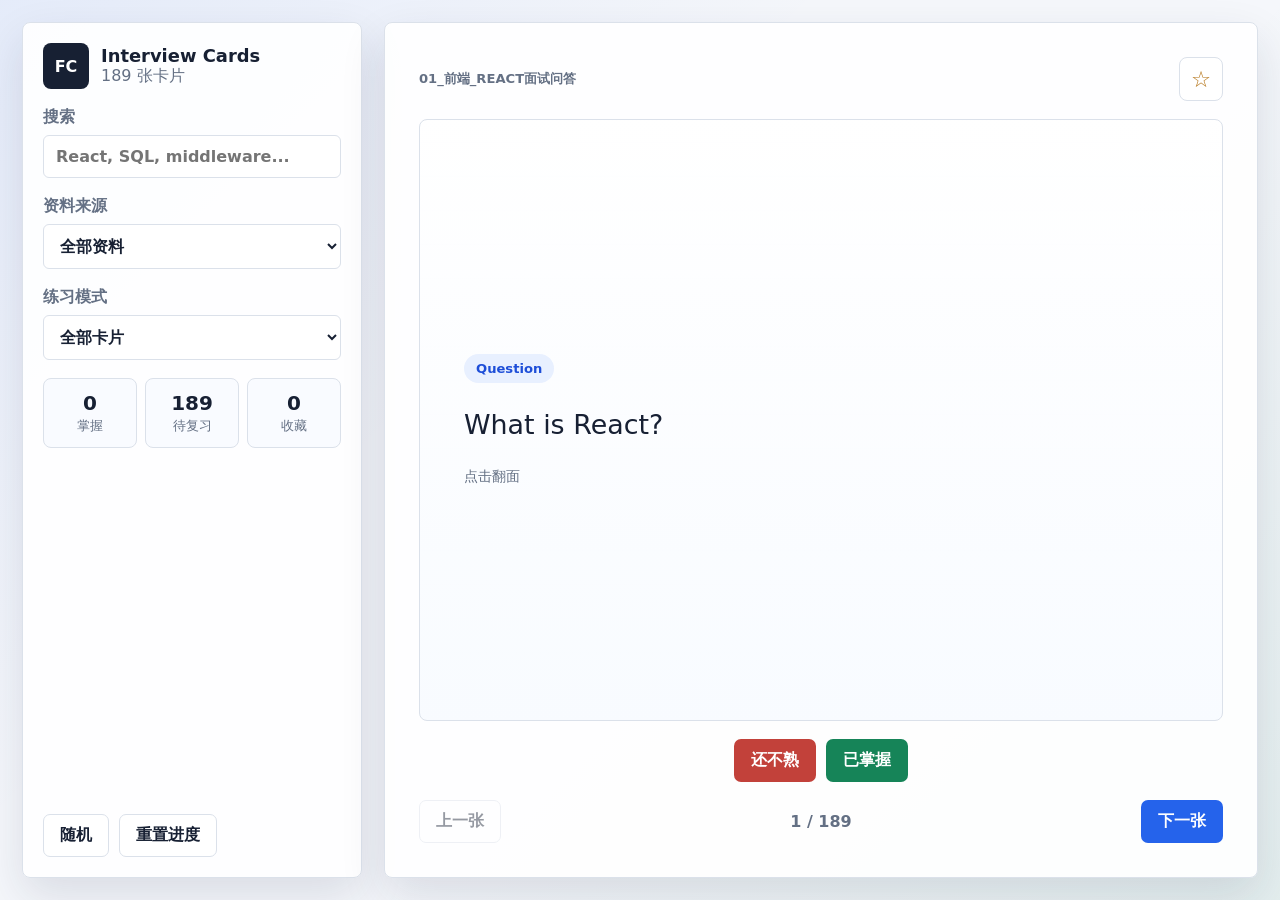
==== flashcards/index.html @ 665a4812 "flash cards" ====
<!doctype html>
<html lang="zh-CN">
  <head>
    <meta charset="utf-8" />
    <meta name="viewport" content="width=device-width, initial-scale=1" />
    <title>Interview Flashcards</title>
    <link rel="stylesheet" href="./styles.css" />
  </head>
  <body>
    <main class="app-shell">
      <aside class="sidebar" aria-label="Flashcard controls">
        <div class="brand">
          <span class="brand-mark" aria-hidden="true">FC</span>
          <div>
            <h1>Interview Cards</h1>
            <p id="cardCount">Loading cards...</p>
          </div>
        </div>

        <label class="field">
          <span>搜索</span>
          <input id="searchInput" type="search" placeholder="React, SQL, middleware..." autocomplete="off" />
        </label>

        <label class="field">
          <span>资料来源</span>
          <select id="sourceSelect"></select>
        </label>

        <label class="field">
          <span>练习模式</span>
          <select id="modeSelect">
            <option value="all">全部卡片</option>
            <option value="due">未掌握优先</option>
            <option value="starred">只看收藏</option>
          </select>
        </label>

        <div class="stats-grid" aria-label="Study stats">
          <div>
            <strong id="knownCount">0</strong>
            <span>掌握</span>
          </div>
          <div>
            <strong id="reviewCount">0</strong>
            <span>待复习</span>
          </div>
          <div>
            <strong id="starredCount">0</strong>
            <span>收藏</span>
          </div>
        </div>

        <div class="actions">
          <button id="shuffleBtn" type="button" class="secondary">随机</button>
          <button id="resetBtn" type="button" class="secondary">重置进度</button>
        </div>
      </aside>

      <section class="study-area" aria-live="polite">
        <div class="topbar">
          <div>
            <p class="eyebrow" id="sourceLabel">Source</p>
          </div>
          <button id="starBtn" type="button" class="icon-button" aria-label="Toggle favorite" title="收藏">☆</button>
        </div>

        <button id="cardButton" type="button" class="flashcard" aria-label="Flip flashcard">
          <span class="card-side" id="sideLabel">Question</span>
          <span class="card-text" id="cardText"></span>
          <span class="flip-hint">点击翻面</span>
        </button>

        <div class="rating-row" aria-label="Rate current card">
          <button id="againBtn" type="button" class="danger">还不熟</button>
          <button id="knownBtn" type="button" class="success">已掌握</button>
        </div>

        <nav class="nav-row" aria-label="Card navigation">
          <button id="prevBtn" type="button" class="secondary">上一张</button>
          <div class="position" id="positionLabel">0 / 0</div>
          <button id="nextBtn" type="button" class="primary">下一张</button>
        </nav>
      </section>
    </main>

    <script src="./cards-data.js"></script>
    <script src="./app.js"></script>
  </body>
</html>
---- flashcards/styles.css ----
:root {
  color-scheme: light;
  --bg: #f5f7fb;
  --panel: #ffffff;
  --text: #172033;
  --muted: #647084;
  --line: #dbe1ea;
  --blue: #2563eb;
  --blue-dark: #1d4ed8;
  --green: #168458;
  --red: #c2413a;
  --amber: #b7791f;
  --shadow: 0 18px 45px rgba(26, 37, 62, 0.12);
  font-family: Inter, ui-sans-serif, system-ui, -apple-system, BlinkMacSystemFont, "Segoe UI", sans-serif;
}

* {
  box-sizing: border-box;
}

body {
  margin: 0;
  min-height: 100vh;
  background:
    linear-gradient(135deg, rgba(37, 99, 235, 0.08), transparent 38%),
    linear-gradient(315deg, rgba(22, 132, 88, 0.08), transparent 42%),
    var(--bg);
  color: var(--text);
}

button,
input,
select {
  font: inherit;
}

button {
  cursor: pointer;
}

.app-shell {
  display: grid;
  grid-template-columns: minmax(280px, 340px) minmax(0, 1fr);
  gap: 22px;
  min-height: 100vh;
  padding: 22px;
}

.sidebar,
.study-area {
  background: rgba(255, 255, 255, 0.92);
  border: 1px solid var(--line);
  box-shadow: var(--shadow);
}

.sidebar {
  display: flex;
  flex-direction: column;
  gap: 18px;
  border-radius: 8px;
  padding: 20px;
}

.brand {
  display: flex;
  align-items: center;
  gap: 12px;
}

.brand-mark {
  display: grid;
  place-items: center;
  width: 46px;
  height: 46px;
  border-radius: 8px;
  background: var(--text);
  color: white;
  font-weight: 800;
}

h1,
h2,
p {
  margin: 0;
}

h1 {
  font-size: 1.12rem;
  line-height: 1.2;
}

h2 {
  margin-top: 4px;
  font-size: clamp(1.45rem, 2.8vw, 2.4rem);
  line-height: 1.08;
}

.brand p,
.eyebrow,
.position,
.field span,
.stats-grid span,
.flip-hint {
  color: var(--muted);
}

.field {
  display: grid;
  gap: 7px;
  font-weight: 700;
}

.field input,
.field select {
  width: 100%;
  border: 1px solid var(--line);
  border-radius: 6px;
  background: white;
  color: var(--text);
  padding: 11px 12px;
  outline: none;
}

.field input:focus,
.field select:focus {
  border-color: var(--blue);
  box-shadow: 0 0 0 3px rgba(37, 99, 235, 0.14);
}

.stats-grid {
  display: grid;
  grid-template-columns: repeat(3, 1fr);
  gap: 8px;
}

.stats-grid div {
  border: 1px solid var(--line);
  border-radius: 8px;
  padding: 12px 8px;
  background: #f9fbff;
}

.stats-grid strong,
.stats-grid span {
  display: block;
  text-align: center;
}

.stats-grid strong {
  font-size: 1.25rem;
}

.stats-grid span {
  margin-top: 2px;
  font-size: 0.82rem;
}

.actions,
.rating-row,
.nav-row,
.topbar {
  display: flex;
  align-items: center;
  gap: 10px;
}

.actions {
  margin-top: auto;
}

.study-area {
  display: grid;
  grid-template-rows: auto minmax(360px, 1fr) auto auto;
  gap: 18px;
  border-radius: 8px;
  padding: clamp(18px, 3vw, 34px);
}

.topbar {
  justify-content: space-between;
}

.eyebrow {
  font-size: 0.82rem;
  font-weight: 800;
  letter-spacing: 0;
  text-transform: uppercase;
}

.icon-button {
  flex: 0 0 44px;
  width: 44px;
  height: 44px;
  border: 1px solid var(--line);
  border-radius: 8px;
  background: white;
  color: var(--amber);
  font-size: 1.4rem;
  line-height: 1;
}

.flashcard {
  display: grid;
  align-content: center;
  justify-items: start;
  gap: 22px;
  width: 100%;
  min-height: 360px;
  border: 1px solid var(--line);
  border-radius: 8px;
  background:
    linear-gradient(180deg, rgba(255, 255, 255, 0.92), rgba(248, 251, 255, 0.98)),
    repeating-linear-gradient(0deg, transparent 0, transparent 33px, rgba(37, 99, 235, 0.08) 34px);
  color: var(--text);
  padding: clamp(22px, 4vw, 44px);
  text-align: left;
}

.flashcard:focus {
  outline: 3px solid rgba(37, 99, 235, 0.22);
}

.card-side {
  border-radius: 999px;
  background: #e8f0ff;
  color: var(--blue-dark);
  padding: 7px 12px;
  font-weight: 800;
  font-size: 0.82rem;
}

.card-text {
  display: block;
  max-width: 980px;
  white-space: pre-wrap;
  font-size: clamp(1.1rem, 2.1vw, 1.72rem);
  line-height: 1.5;
}

.card-text code {
  border: 1px solid var(--line);
  border-radius: 5px;
  background: #f3f6fb;
  padding: 0.05em 0.28em;
  font-size: 0.92em;
}

.flip-hint {
  align-self: end;
  font-size: 0.9rem;
}

.rating-row {
  justify-content: center;
}

.nav-row {
  justify-content: space-between;
}

.position {
  min-width: 82px;
  text-align: center;
  font-weight: 800;
}

.primary,
.secondary,
.success,
.danger {
  min-height: 42px;
  border-radius: 7px;
  border: 1px solid transparent;
  padding: 10px 16px;
  font-weight: 800;
}

.primary {
  background: var(--blue);
  color: white;
}

.primary:hover {
  background: var(--blue-dark);
}

.secondary {
  background: white;
  border-color: var(--line);
  color: var(--text);
}

.success {
  background: var(--green);
  color: white;
}

.danger {
  background: var(--red);
  color: white;
}

button:disabled {
  cursor: not-allowed;
  opacity: 0.45;
}

@media (max-width: 820px) {
  .app-shell {
    grid-template-columns: 1fr;
    padding: 12px;
  }

  .study-area {
    grid-template-rows: auto minmax(300px, auto) auto auto;
  }

  .actions,
  .rating-row {
    display: grid;
    grid-template-columns: 1fr 1fr;
  }

  .primary,
  .secondary,
  .success,
  .danger {
    width: 100%;
  }
}
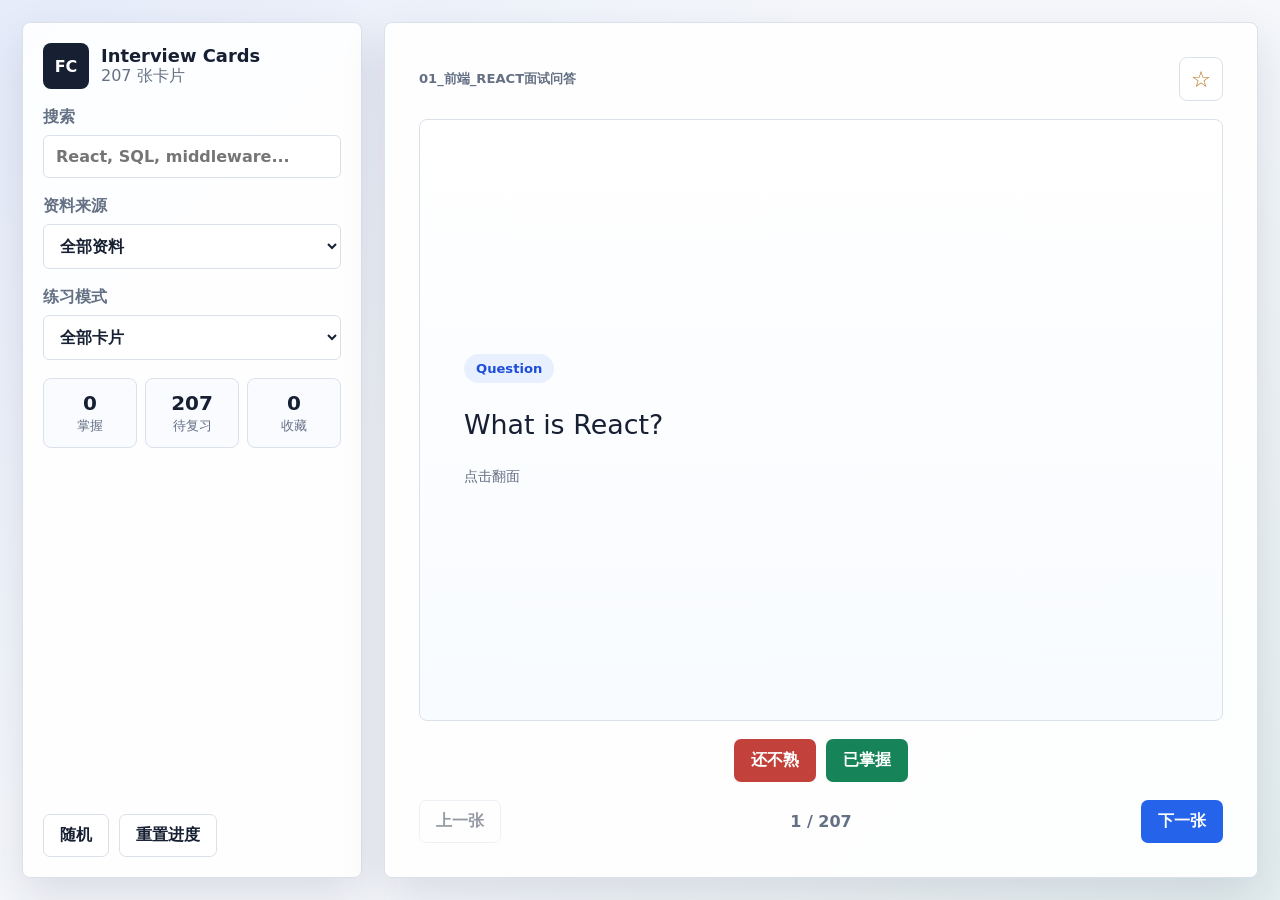
==== commit 32d7a308: "simplify" ====
--- a/flashcards/index.html
+++ b/flashcards/index.html
@@ -84,7 +84,7 @@
       </section>
     </main>
 
-    <script src="./cards-data.js"></script>
+    <script src="./qa-data.js"></script>
     <script src="./app.js"></script>
   </body>
 </html>
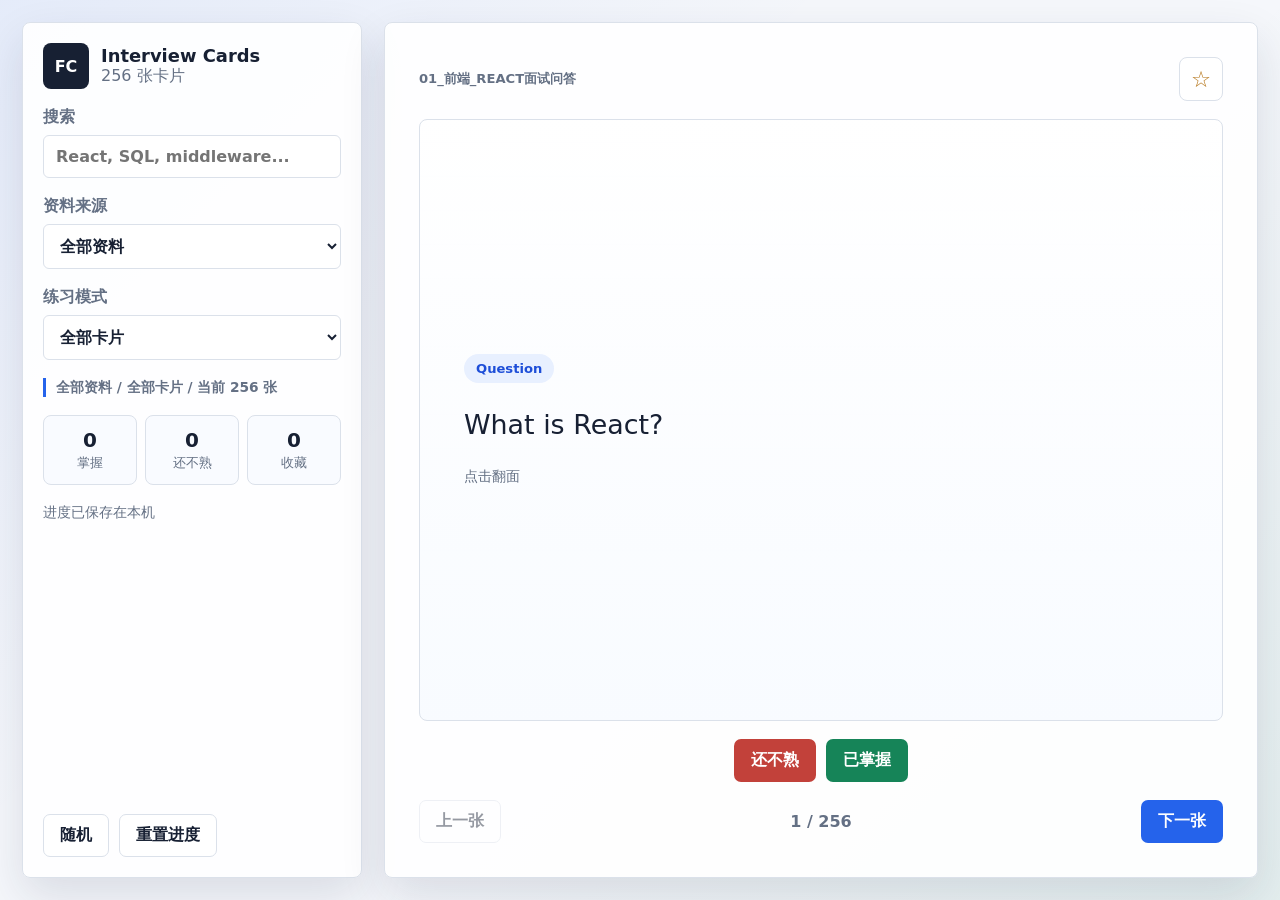
==== commit dc7173ec: "Update interview flashcard content and generator output" ====
--- a/flashcards/index.html
+++ b/flashcards/index.html
@@ -31,10 +31,13 @@
           <span>练习模式</span>
           <select id="modeSelect">
             <option value="all">全部卡片</option>
-            <option value="due">未掌握优先</option>
+            <option value="unmastered">只看还不熟</option>
+            <option value="known">只看已掌握</option>
             <option value="starred">只看收藏</option>
           </select>
         </label>
+
+        <p class="filter-summary" id="filterLabel">全部资料 / 全部卡片</p>
 
         <div class="stats-grid" aria-label="Study stats">
           <div>
@@ -43,13 +46,15 @@
           </div>
           <div>
             <strong id="reviewCount">0</strong>
-            <span>待复习</span>
+            <span>还不熟</span>
           </div>
           <div>
             <strong id="starredCount">0</strong>
             <span>收藏</span>
           </div>
         </div>
+
+        <p class="storage-status" id="storageStatus">进度已保存在本机</p>
 
         <div class="actions">
           <button id="shuffleBtn" type="button" class="secondary">随机</button>
--- a/flashcards/styles.css
+++ b/flashcards/styles.css
@@ -100,7 +100,9 @@
 .position,
 .field span,
 .stats-grid span,
-.flip-hint {
+.flip-hint,
+.filter-summary,
+.storage-status {
   color: var(--muted);
 }
 
@@ -131,6 +133,18 @@
   display: grid;
   grid-template-columns: repeat(3, 1fr);
   gap: 8px;
+}
+
+.filter-summary,
+.storage-status {
+  font-size: 0.86rem;
+  line-height: 1.4;
+}
+
+.filter-summary {
+  border-left: 3px solid var(--blue);
+  padding-left: 10px;
+  font-weight: 700;
 }
 
 .stats-grid div {
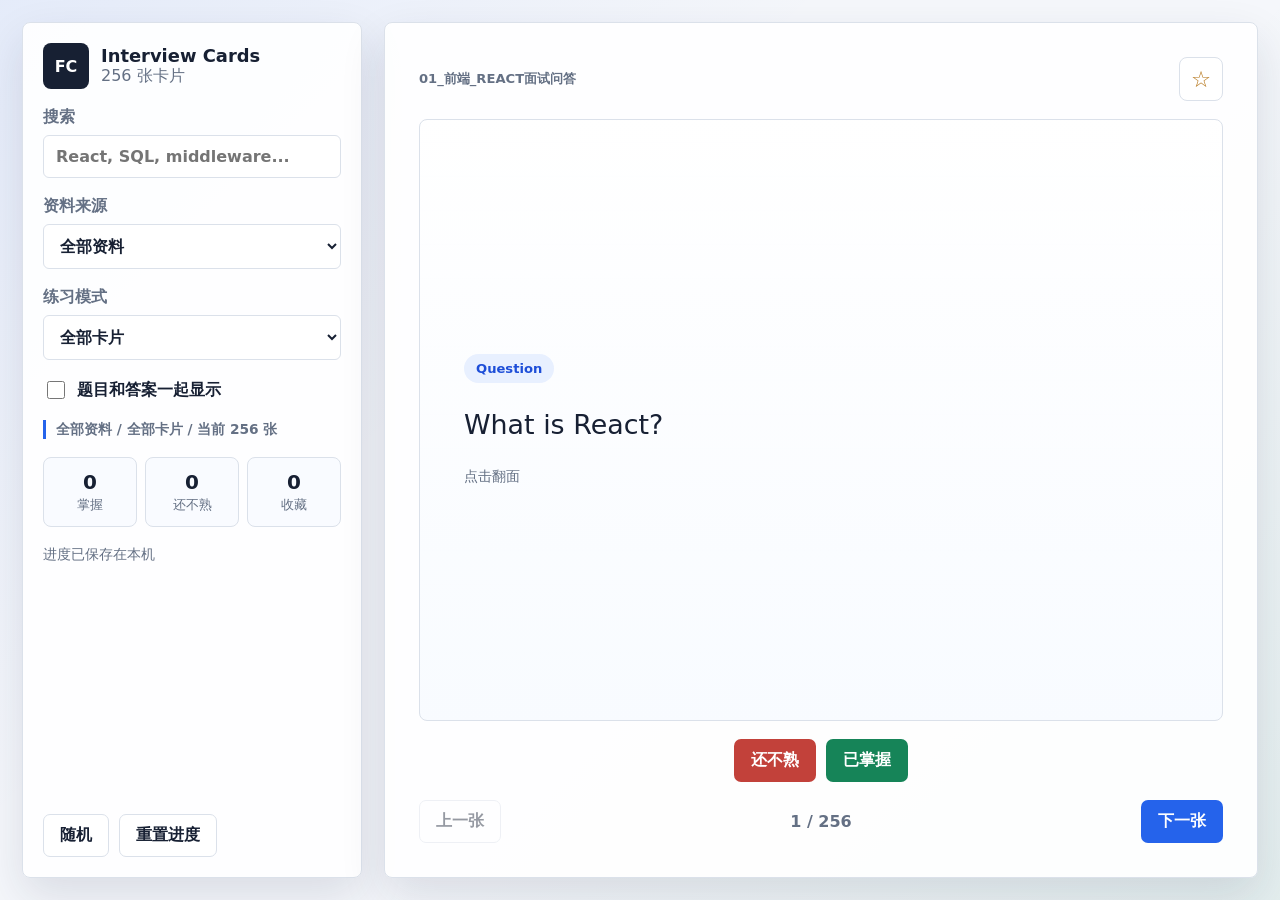
==== commit 3390d345: "Add toggle to show question and answer together" ====
--- a/flashcards/index.html
+++ b/flashcards/index.html
@@ -35,6 +35,11 @@
             <option value="known">只看已掌握</option>
             <option value="starred">只看收藏</option>
           </select>
+        </label>
+
+        <label class="toggle-field">
+          <input id="showBothToggle" type="checkbox" />
+          <span>题目和答案一起显示</span>
         </label>
 
         <p class="filter-summary" id="filterLabel">全部资料 / 全部卡片</p>
--- a/flashcards/styles.css
+++ b/flashcards/styles.css
@@ -112,6 +112,20 @@
   font-weight: 700;
 }
 
+.toggle-field {
+  display: flex;
+  align-items: center;
+  gap: 9px;
+  color: var(--text);
+  font-weight: 700;
+}
+
+.toggle-field input {
+  width: 18px;
+  height: 18px;
+  accent-color: var(--blue);
+}
+
 .field input,
 .field select {
   width: 100%;
@@ -257,6 +271,22 @@
   background: #f3f6fb;
   padding: 0.05em 0.28em;
   font-size: 0.92em;
+}
+
+.qa-pair {
+  display: grid;
+  gap: 12px;
+}
+
+.qa-heading {
+  color: var(--blue-dark);
+  font-size: 0.84rem;
+  font-weight: 900;
+  text-transform: uppercase;
+}
+
+.qa-body + .qa-heading {
+  margin-top: 12px;
 }
 
 .flip-hint {
